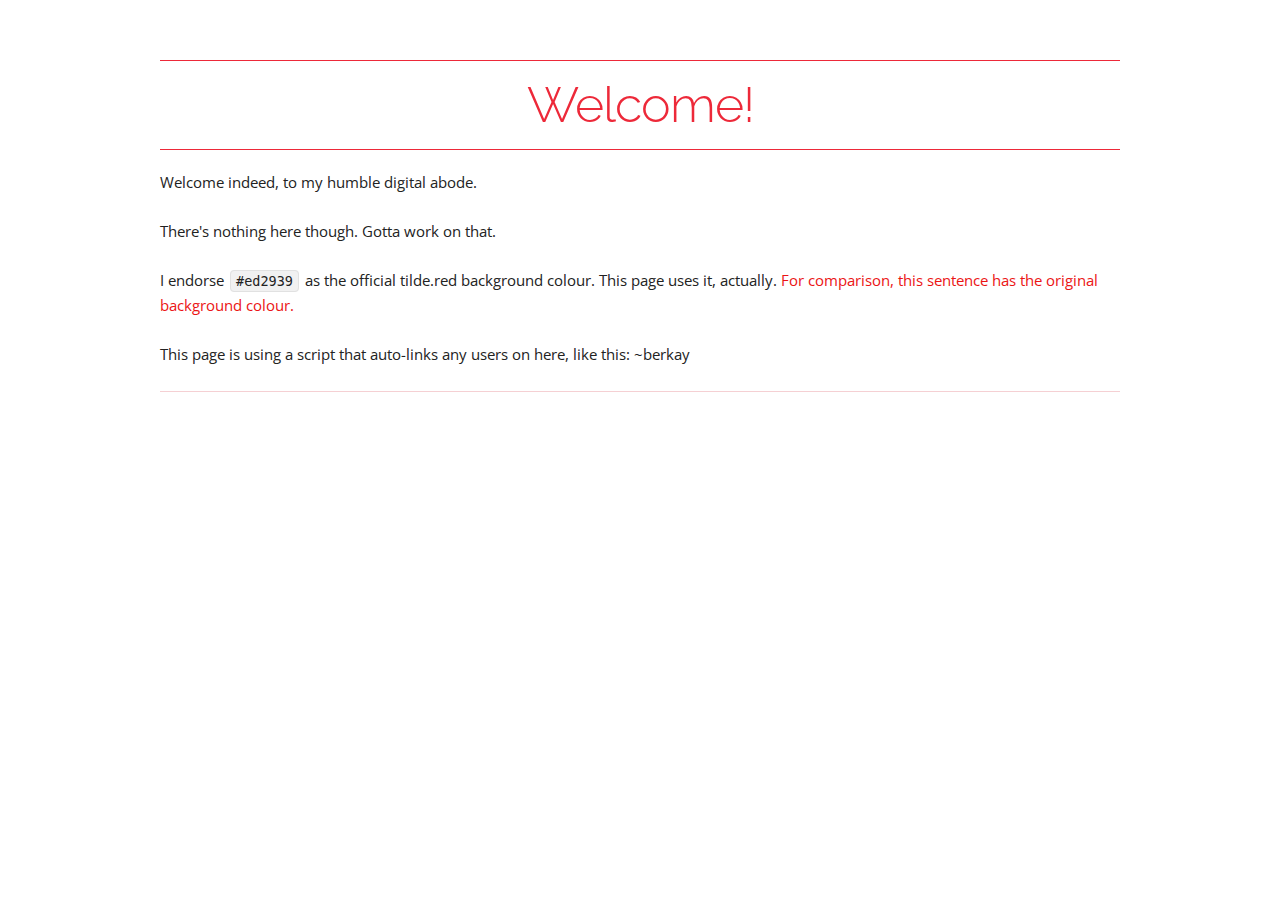
==== index.html @ ace3b645 "Add tildelink script" ====
<html>
<head>
  <!-- meta -->
  <meta charset="utf-8">
  <meta name="viewport" content="width=device-width, initial-scale=1, maximum-scale=1">

  <!-- styles -->
  <link rel="stylesheet" href="css/normalize.css">
  <link rel="stylesheet" href="css/skeleton.css">
  <link rel="stylesheet" href="css/style.css">

  <!-- scripts -->
  <script src='js/tildelink.js'></script>

  <title>~ijks</title>
</head>
<body>
<div class="container">
  <div class="row">
    <header>
      <h1 class='title'>Welcome!</h1>
    </header>
  </div>
  <div class="row">
    <section class="post">
      <p>Welcome indeed, to my humble digital abode.</p>
      <p>There's nothing here though. Gotta work on that.</p>

      <p>I endorse <code>#ed2939</code> as the official tilde.red background colour. This page uses it, actually. <span id='old-colour'>For comparison, this sentence has the original background colour.</span></p>

      <p>This page is using a script that auto-links any users on here, like this: ~berkay</p>
    </section>
  </div>
  </div>
</div>
</body>
</html>
---- css/skeleton.css ----
/*
* Skeleton V2.0
* Copyright 2014, Dave Gamache
* www.getskeleton.com
* Free to use under the MIT license.
* http://www.opensource.org/licenses/mit-license.php
* 12/9/2014
*/


/* Table of contents
––––––––––––––––––––––––––––––––––––––––––––––––––
- Grid
- Base Styles
- Typography
- Links
- Buttons
- Forms
- Lists
- Code
- Tables
- Spacing
- Utilities
- Clearing
- Media Queries
*/


/* Grid
–––––––––––––––––––––––––––––––––––––––––––––––––– */
.container {
  position: relative;
  width: 80%;
  max-width: 960px;
  margin: 0 auto;
  padding: 0; }
.container .column,
.container .columns {
  float: left;
  width: 100%;
  box-sizing: border-box; }
.row {
  margin-bottom: 2rem; }
.row .column:first-child,
.row .columns:first-child {
  margin-left: 0; }

/* For devices larger than 550px */
@media (min-width: 550px) {

  .container .column,
  .container .columns {
    margin-left: 4%; }

  .container .one.column,
  .container .one.columns          { width: 4.66666666667%; }
  .container .two.columns          { width: 13.3333333333%; }
  .container .three.columns        { width: 22%;            }
  .container .four.columns         { width: 30.6666666667%; }
  .container .five.columns         { width: 39.3333333333%; }
  .container .six.columns          { width: 48%;            }
  .container .seven.columns        { width: 56.6666666667%; }
  .container .eight.columns        { width: 65.3333333333%; }
  .container .nine.columns         { width: 74.0%;          }
  .container .ten.columns          { width: 82.6666666667%; }
  .container .eleven.columns       { width: 91.3333333333%; }
  .container .twelve.columns       { width: 100%; margin-left: 0; }

  .container .one-third.column     { width: 30.6666666667%; }
  .container .two-thirds.column    { width: 65.3333333333%; }

  .container .one-half.column      { width: 48%; }

  /* Offsets */
  .container .offset-by-one.column,
  .container .offset-by-one.columns       { margin-left: 8.66666666667%; }
  .container .offset-by-two.column        { margin-left: 17.3333333333%; }
  .container .offset-by-three.column      { margin-left: 26%;            }
  .container .offset-by-four.column       { margin-left: 34.6666666667%; }
  .container .offset-by-five.column       { margin-left: 43.3333333333%; }
  .container .offset-by-six.column        { margin-left: 52%;            }
  .container .offset-by-seven.column      { margin-left: 60.6666666667%; }
  .container .offset-by-eight.column      { margin-left: 69.3333333333%; }
  .container .offset-by-nine.column       { margin-left: 78.0%;          }
  .container .offset-by-ten.column        { margin-left: 86.6666666667%; }
  .container .offset-by-eleven.column     { margin-left: 95.3333333333%; }

  .container .offset-by-one-third.column  { margin-left: 34.6666666667%; }
  .container .offset-by-two-thirds.column { margin-left: 69.3333333333%; }

  .container .offset-by-one-half.column   { margin-left: 52%; }

}


/* Base Styles
–––––––––––––––––––––––––––––––––––––––––––––––––– */
/* NOTE
html is set to 62.5% so that all the REM measurements throughout Skeleton
are based on 10px sizing. So basically 1.5rem = 15px :) */
html {
  font-size: 62.5%; }
body {
  font-size: 1.5em; /* currently ems cause chrome bug misinterpreting rems on body element */
  line-height: 1.6;
  font-weight: 400;
  font-family: "Raleway", "HelveticaNeue", "Helvetica Neue", Helvetica, Arial, sans-serif;
  color: #222; }


/* Typography
–––––––––––––––––––––––––––––––––––––––––––––––––– */
h1, h2, h3, h4, h5, h6 {
  font-weight: 300;
  margin-top: 0;
  margin-bottom: 2rem; }
h1 { font-size: 4.0rem; line-height: 1.2;  letter-spacing: -.1rem;}
h2 { font-size: 3.6rem; line-height: 1.25; letter-spacing: -.1rem; }
h3 { font-size: 3.0rem; line-height: 1.3;  letter-spacing: -.1rem; }
h4 { font-size: 2.4rem; line-height: 1.35; letter-spacing: -.08rem; }
h5 { font-size: 1.8rem; line-height: 1.5;  letter-spacing: -.05rem; }
h6 { font-size: 1.5rem; line-height: 1.6;  letter-spacing: 0; }

/* Larger than phablet */
@media (min-width: 550px) {
  h1 { font-size: 5.0rem; }
  h2 { font-size: 4.2rem; }
  h3 { font-size: 3.6rem; }
  h4 { font-size: 3.0rem; }
  h5 { font-size: 2.4rem; }
  h6 { font-size: 1.5rem; }
}

p {
  margin-top: 0; }


/* Links
–––––––––––––––––––––––––––––––––––––––––––––––––– */
a {
  color: #1EAEDB; }
a:hover {
  color: #0FA0CE; }


/* Buttons
–––––––––––––––––––––––––––––––––––––––––––––––––– */
.button,
button,
input[type="submit"],
input[type="reset"],
input[type="button"] {
  display: inline-block;
  background-color: transparent;
  border-radius: 4px;
  color: #555;
  text-align: center;
  font-size: 11px;
  font-weight: 600;
  text-decoration: none;
  cursor: pointer;
  border: 1px solid #bbb;
  height: 38px;
  line-height: 38px;
  padding: 0 30px;
  letter-spacing: .1rem;
  text-transform: uppercase;
  white-space: nowrap;
  box-sizing: border-box; }
.button:hover,
button:hover,
input[type="submit"]:hover,
input[type="reset"]:hover,
input[type="button"]:hover,
.button:focus,
button:focus,
input[type="submit"]:focus,
input[type="reset"]:focus,
input[type="button"]:focus {
  border-color: #888;
  color: #333;
  outline: 0; }
.button.button-primary,
button.button-primary,
input[type="submit"].button-primary,
input[type="reset"].button-primary,
input[type="button"].button-primary {
  color: #FFF;
  border-color: #33C3F0;
  background-color: #33C3F0; }
.button.button-primary:hover,
button.button-primary:hover,
input[type="submit"].button-primary:hover,
input[type="reset"].button-primary:hover,
input[type="button"].button-primary:hover,
.button.button-primary:focus,
button.button-primary:focus,
input[type="submit"].button-primary:focus,
input[type="reset"].button-primary:focus,
input[type="button"].button-primary:focus {
  background-color: #1EAEDB;
  border-color: #1EAEDB;
  color: #FFF; }


/* Forms
–––––––––––––––––––––––––––––––––––––––––––––––––– */
input[type="email"],
input[type="search"],
input[type="text"],
input[type="password"],
textarea,
select {
  border: 1px solid #D1D1D1;
  height: 36px;
  padding: 6px 10px; /* The 6px vertically centers text on FF, ignored by Webkit */
  border-radius: 4px;
  box-shadow: none;
  background: #fff; }
/* Removes awkard default styles on some inputs */
input[type="email"],
input[type="search"],
input[type="text"],
textarea {
  -webkit-appearance: none;
     -moz-appearance: none;
          appearance: none;
}
textarea {
  min-height: 65px;
  padding-top: 6px;
  padding-bottom: 6px; }
input[type="email"]:focus,
input[type="search"]:focus,
input[type="text"]:focus,
input[type="password"]:focus,
textarea:focus,
select:focus {
  border: 1px solid #33C3F0;
  outline: 0; }
label,
legend {
  display: block;
  font-weight: 600;
  margin-bottom: .5rem; }
fieldset {
  border-width: 0;
  padding: 0; }
input[type="checkbox"],
input[type="radio"] {
  display: inline; }
label > .label-body {
  display: inline-block;
  font-weight: normal;
  margin-left: .5rem; }


/* Lists
–––––––––––––––––––––––––––––––––––––––––––––––––– */
ul {
  list-style: circle inside; }
ol {
  list-style: decimal inside; }
ol, ul {
  margin-top: 0;
  padding-left: 0; }
ul ul,
ul ol,
ol ol,
ol ul {
  margin: 1.5rem 0 1.5rem 3rem;
  font-size: 90%; }
li {
  margin-bottom: 1rem; }


/* Code
–––––––––––––––––––––––––––––––––––––––––––––––––– */
code {
  padding: .2rem .5rem;
  margin: 0 .2rem;
  font-size: 90%;
  background: #F1F1F1;
  border: 1px solid #E1E1E1;
  border-radius: 4px;
  white-space: nowrap; }
pre > code {
  display: block;
  padding: 1rem 1.5rem;
  white-space: pre; }


/* Tables
–––––––––––––––––––––––––––––––––––––––––––––––––– */
th,
td {
  padding: 12px 15px;
  text-align: left;
  border-bottom: 1px solid #E1E1E1; }
th:first-child,
td:first-child {
  padding-left: 0; }
th:last-child,
td:last-child {
  padding-right: 0; }


/* Spacing
–––––––––––––––––––––––––––––––––––––––––––––––––– */
button,
.button {
  margin-bottom: 1rem; }
input,
textarea,
select,
fieldset {
  margin-bottom: 1.5rem; }
pre,
blockquote,
form,
dl,
figure,
table,
p,
ul,
ol,
form {
  margin-bottom: 2.5rem; }
p {
  margin-top: 0; }



/* Utilities
–––––––––––––––––––––––––––––––––––––––––––––––––– */
.u-full-width {
  width: 100%;
  box-sizing: border-box; }
.u-max-full-width {
  max-width: 100%;
  box-sizing: border-box; }
.u-pull-right {
  float: right; }
.u-pull-left {
  float: left; }


/* Misc
–––––––––––––––––––––––––––––––––––––––––––––––––– */
hr {
  margin-top: 3rem;
  margin-bottom: 3.5rem;
  border-width: 0;
  border-top: 1px solid #E1E1E1;
}

/* Clearing
–––––––––––––––––––––––––––––––––––––––––––––––––– */

/* Self Clearing Goodness */
.container:after,
.row:after,
.u-cf {
  content: "";
  display: table;
  clear: both; }


/* Media Queries
–––––––––––––––––––––––––––––––––––––––––––––––––– */
/*
Note: The best way to structure the use of media queries is to create the queries
near the relevant code. For example, if you wanted to change the styles for buttons
on small devices, paste the mobile query code up in the buttons secion and style it
there.
*/


/* Larger than mobile */
@media (min-width: 400px) {}

/* Larger than phablet (also point when grid becomes active) */
@media (min-width: 550px) {}

/* Larger than tablet */
@media (min-width: 750px) {}

/* Larger than desktop */
@media (min-width: 1000px) {}

/* Larger than Desktop HD */
@media (min-width: 1200px) {}
---- css/style.css ----
@import url(https://fonts.googleapis.com/css?family=Open+Sans:400italic,600italic,600,400);
@import url(https://fonts.googleapis.com/css?family=Raleway:400,300,600);

p, li {
    font-family: 'Open Sans', sans-serif;
}

header {
    margin-top: 6rem;
    text-align: center;
    border-top: 1px solid;
    border-bottom: 1px solid;
    border-color: #ed2939;
    color: #ed2939;
}

header .title {
    margin: 1.4rem 0;
}

section.post {
    border-bottom: 1px solid #F5D0D3;
}

#old-colour {
    color: #eb1414;
}
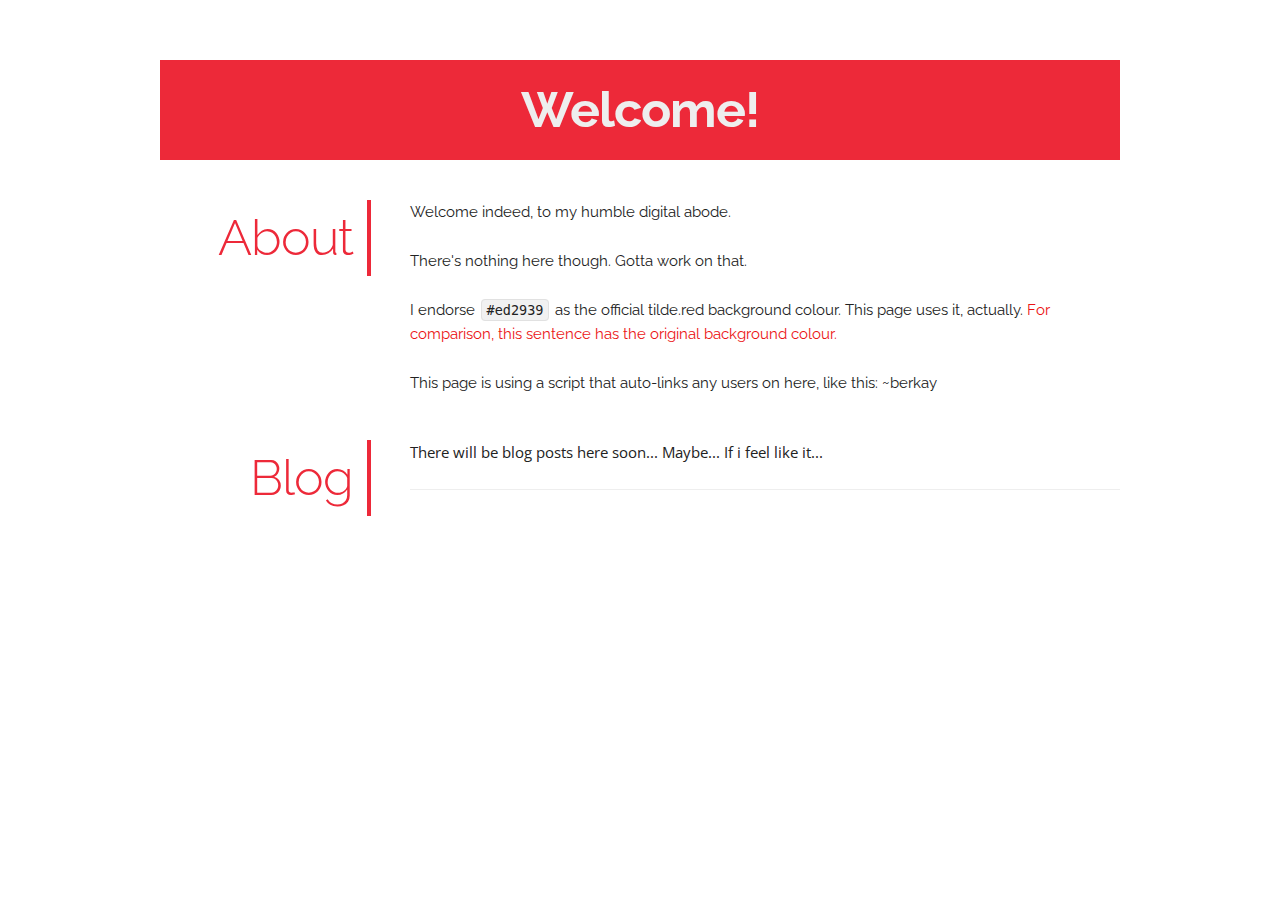
==== commit 26b604da: "CSS work + HTML restructure" ====
--- a/index.html
+++ b/index.html
@@ -22,14 +22,27 @@
     </header>
   </div>
   <div class="row">
-    <section class="post">
+    <div class="section three columns">
+      <h1>About</h1>
+    </div>
+    <div class="about nine columns">
       <p>Welcome indeed, to my humble digital abode.</p>
       <p>There's nothing here though. Gotta work on that.</p>
 
       <p>I endorse <code>#ed2939</code> as the official tilde.red background colour. This page uses it, actually. <span id='old-colour'>For comparison, this sentence has the original background colour.</span></p>
 
       <p>This page is using a script that auto-links any users on here, like this: ~berkay</p>
-    </section>
+    </div>
+  </div>
+  <div class="row">
+    <div class="section three columns">
+      <h1>Blog</h1>
+    </div>
+    <div class="blog nine columns">
+      <article class="post">
+        <p>There will be blog posts here soon... Maybe... If i feel like it...</p>
+      </article>
+    </div>
   </div>
   </div>
 </div>
--- a/css/style.css
+++ b/css/style.css
@@ -1,25 +1,36 @@
 @import url(https://fonts.googleapis.com/css?family=Open+Sans:400italic,600italic,600,400);
 @import url(https://fonts.googleapis.com/css?family=Raleway:400,300,600);
-
-p, li {
-    font-family: 'Open Sans', sans-serif;
-}
 
 header {
     margin-top: 6rem;
     text-align: center;
-    border-top: 1px solid;
+    /*border-top: 1px solid;
     border-bottom: 1px solid;
-    border-color: #ed2939;
-    color: #ed2939;
+    border-color: #ed2939;*/
+    background-color: #ed2939;
+    color: #eee;
 }
 
 header .title {
-    margin: 1.4rem 0;
+    font-weight: bold;
+    padding: 2rem 0;
 }
 
-section.post {
-    border-bottom: 1px solid #F5D0D3;
+.section{
+    border-right: 4px solid #ed2939;
+    /*background-color: #eee;*/
+    text-align: right;
+    color: #ed2939;
+    padding: 0.8rem 1.4rem;
+}
+
+.section h1 {
+    margin: 0;
+}
+
+.blog .post {
+    font-family: 'Open Sans', sans-serif;
+    border-bottom: 1px solid #eee;
 }
 
 #old-colour {
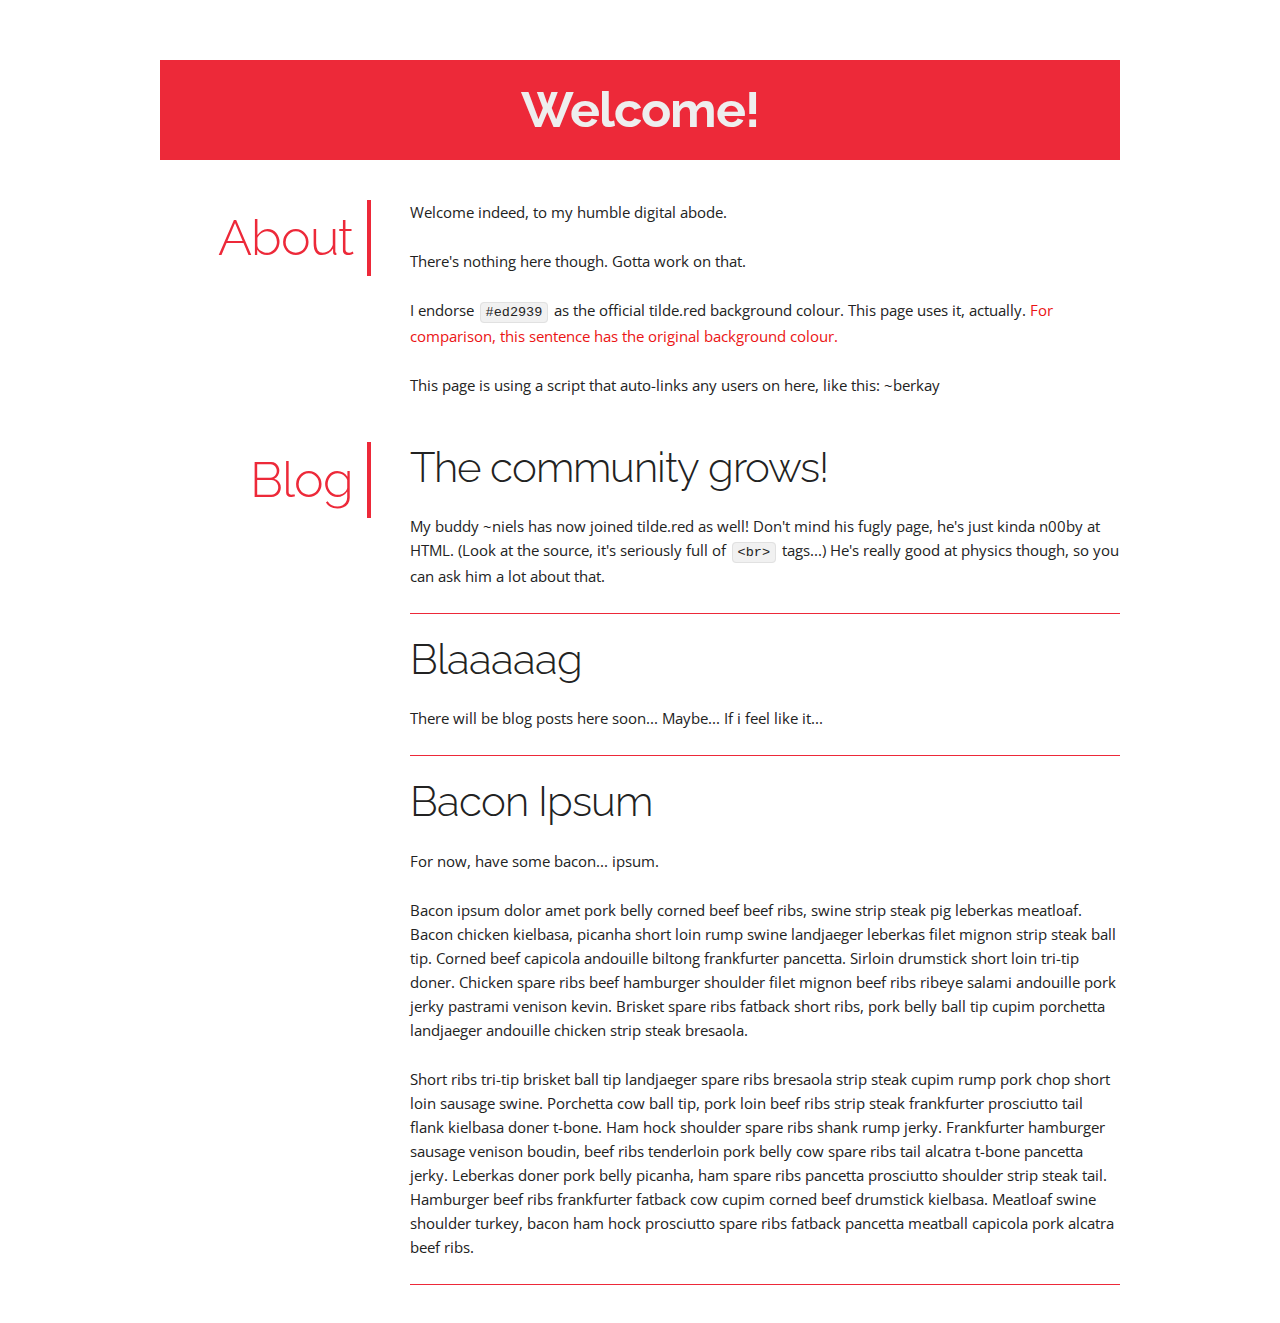
==== commit 22667057: "New blog post + some CSS" ====
--- a/index.html
+++ b/index.html
@@ -39,8 +39,19 @@
       <h1>Blog</h1>
     </div>
     <div class="blog nine columns">
-      <article class="post">
+      <article>
+        <h2>The community grows!</h2>
+        <p>My buddy ~niels has now joined tilde.red as well! Don't mind his fugly page, he's just kinda n00by at HTML. (Look at the source, it's seriously full of <code>&lt;br&gt;</code> tags...) He's really good at physics though, so you can ask him a lot about that.</p>
+      </article>
+      <article>
+        <h2>Blaaaaag</h2>
         <p>There will be blog posts here soon... Maybe... If i feel like it...</p>
+      </article>
+      <article>
+        <h2>Bacon Ipsum</h2>
+        <p>For now, have some bacon... ipsum.</p>
+        <p>Bacon ipsum dolor amet pork belly corned beef beef ribs, swine strip steak pig leberkas meatloaf. Bacon chicken kielbasa, picanha short loin rump swine landjaeger leberkas filet mignon strip steak ball tip. Corned beef capicola andouille biltong frankfurter pancetta. Sirloin drumstick short loin tri-tip doner. Chicken spare ribs beef hamburger shoulder filet mignon beef ribs ribeye salami andouille pork jerky pastrami venison kevin. Brisket spare ribs fatback short ribs, pork belly ball tip cupim porchetta landjaeger andouille chicken strip steak bresaola.</p>
+        <p>Short ribs tri-tip brisket ball tip landjaeger spare ribs bresaola strip steak cupim rump pork chop short loin sausage swine. Porchetta cow ball tip, pork loin beef ribs strip steak frankfurter prosciutto tail flank kielbasa doner t-bone. Ham hock shoulder spare ribs shank rump jerky. Frankfurter hamburger sausage venison boudin, beef ribs tenderloin pork belly cow spare ribs tail alcatra t-bone pancetta jerky. Leberkas doner pork belly picanha, ham spare ribs pancetta prosciutto shoulder strip steak tail. Hamburger beef ribs frankfurter fatback cow cupim corned beef drumstick kielbasa. Meatloaf swine shoulder turkey, bacon ham hock prosciutto spare ribs fatback pancetta meatball capicola pork alcatra beef ribs.</p>
       </article>
     </div>
   </div>
--- a/css/style.css
+++ b/css/style.css
@@ -1,5 +1,13 @@
 @import url(https://fonts.googleapis.com/css?family=Open+Sans:400italic,600italic,600,400);
 @import url(https://fonts.googleapis.com/css?family=Raleway:400,300,600);
+
+body {
+    font-family: 'Open Sans', sans-serif;
+}
+
+h1, h2, h3 {
+    font-family: 'Raleway', sans-serif;
+}
 
 header {
     margin-top: 6rem;
@@ -28,9 +36,9 @@
     margin: 0;
 }
 
-.blog .post {
-    font-family: 'Open Sans', sans-serif;
-    border-bottom: 1px solid #eee;
+.blog article {
+    border-bottom: 1px solid #ed2939;
+    margin-bottom: 2rem;
 }
 
 #old-colour {
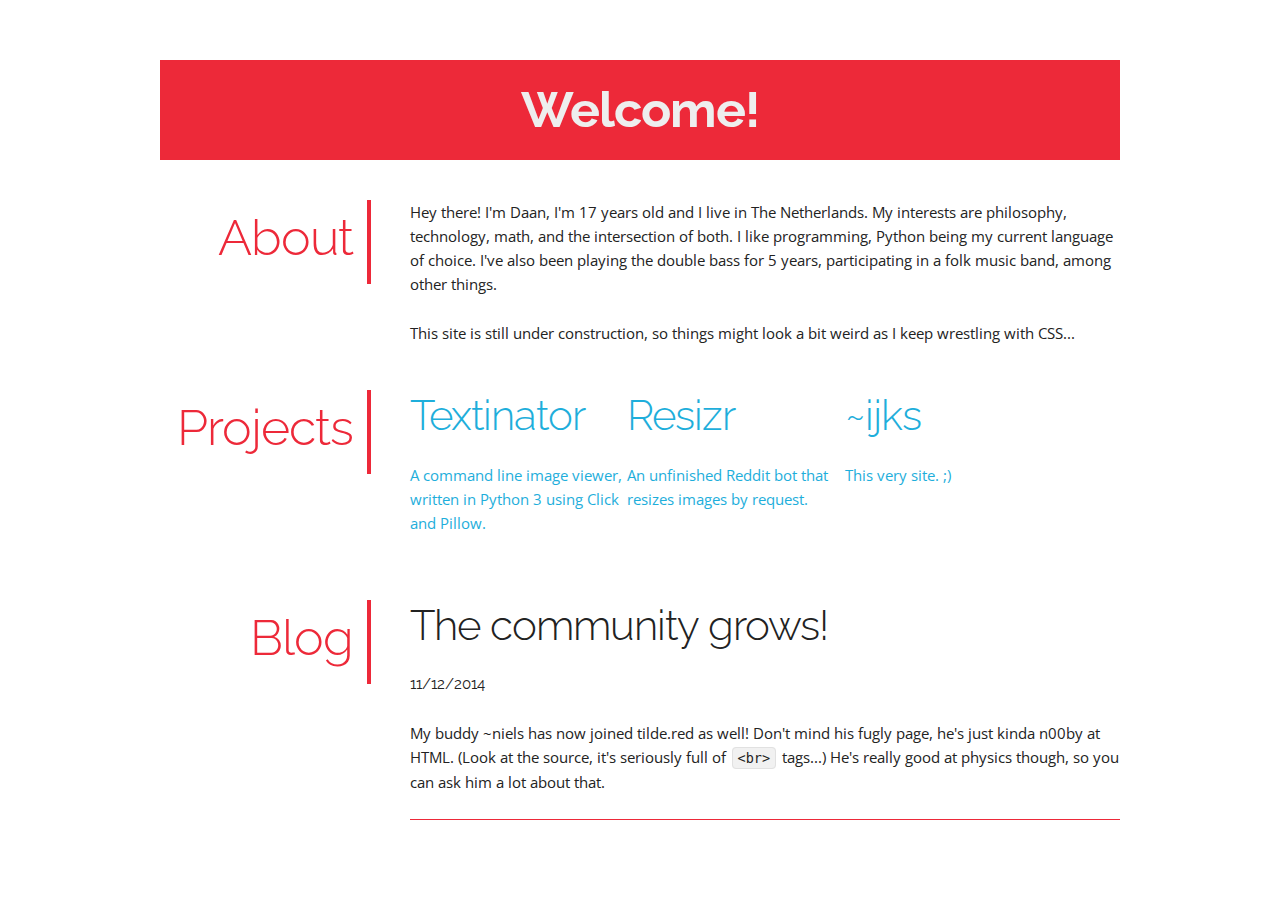
==== commit 066e3ff8: "Expand about section. More CSS hell." ====
--- a/index.html
+++ b/index.html
@@ -17,8 +17,8 @@
 <body>
 <div class="container">
   <div class="row">
-    <header>
-      <h1 class='title'>Welcome!</h1>
+    <header class='title'>
+      <h1>Welcome!</h1>
     </header>
   </div>
   <div class="row">
@@ -26,12 +26,35 @@
       <h1>About</h1>
     </div>
     <div class="about nine columns">
-      <p>Welcome indeed, to my humble digital abode.</p>
-      <p>There's nothing here though. Gotta work on that.</p>
-
-      <p>I endorse <code>#ed2939</code> as the official tilde.red background colour. This page uses it, actually. <span id='old-colour'>For comparison, this sentence has the original background colour.</span></p>
-
-      <p>This page is using a script that auto-links any users on here, like this: ~berkay</p>
+      <p>Hey there! I'm Daan, I'm 17 years old and I live in The Netherlands. My interests are philosophy, technology, math, and the intersection of both. I like programming, Python being my current language of choice. I've also been playing the double bass for 5 years, participating in a folk music band, among other things.</p>
+      <p>This site is still under construction, so things might look a bit weird as I keep wrestling with CSS...</p>
+    </div>
+  </div>
+  <div class="row">
+    <div class="section three columns">
+    <h1>Projects</h1>
+    </div>
+    <div class="projects nine columns">
+      <div class="row">
+        <a href="https://github.com/ijks/textinator">
+          <div class="four columns project">
+            <h2>Textinator</h2>
+            <p>A command line image viewer, written in Python 3 using Click and Pillow.</p>
+          </div>
+        </a>
+        <a href="https://github.com/ijks/resizr">
+          <div class="four columns project">
+            <h2>Resizr</h2>
+            <p>An unfinished Reddit bot that resizes images by request.</p>
+          </div>
+        </a>
+        <a href="https://github.com/ijks/-ijks">
+          <div class="four columns project">
+            <h2>~ijks</h2>
+            <p>This very site. ;)</p>
+          </div>
+        </a>
+      </div>
     </div>
   </div>
   <div class="row">
@@ -40,18 +63,11 @@
     </div>
     <div class="blog nine columns">
       <article>
-        <h2>The community grows!</h2>
+        <header>
+          <h2>The community grows!</h2>
+          <p>11/12/2014</p>
+        </header>
         <p>My buddy ~niels has now joined tilde.red as well! Don't mind his fugly page, he's just kinda n00by at HTML. (Look at the source, it's seriously full of <code>&lt;br&gt;</code> tags...) He's really good at physics though, so you can ask him a lot about that.</p>
-      </article>
-      <article>
-        <h2>Blaaaaag</h2>
-        <p>There will be blog posts here soon... Maybe... If i feel like it...</p>
-      </article>
-      <article>
-        <h2>Bacon Ipsum</h2>
-        <p>For now, have some bacon... ipsum.</p>
-        <p>Bacon ipsum dolor amet pork belly corned beef beef ribs, swine strip steak pig leberkas meatloaf. Bacon chicken kielbasa, picanha short loin rump swine landjaeger leberkas filet mignon strip steak ball tip. Corned beef capicola andouille biltong frankfurter pancetta. Sirloin drumstick short loin tri-tip doner. Chicken spare ribs beef hamburger shoulder filet mignon beef ribs ribeye salami andouille pork jerky pastrami venison kevin. Brisket spare ribs fatback short ribs, pork belly ball tip cupim porchetta landjaeger andouille chicken strip steak bresaola.</p>
-        <p>Short ribs tri-tip brisket ball tip landjaeger spare ribs bresaola strip steak cupim rump pork chop short loin sausage swine. Porchetta cow ball tip, pork loin beef ribs strip steak frankfurter prosciutto tail flank kielbasa doner t-bone. Ham hock shoulder spare ribs shank rump jerky. Frankfurter hamburger sausage venison boudin, beef ribs tenderloin pork belly cow spare ribs tail alcatra t-bone pancetta jerky. Leberkas doner pork belly picanha, ham spare ribs pancetta prosciutto shoulder strip steak tail. Hamburger beef ribs frankfurter fatback cow cupim corned beef drumstick kielbasa. Meatloaf swine shoulder turkey, bacon ham hock prosciutto spare ribs fatback pancetta meatball capicola pork alcatra beef ribs.</p>
       </article>
     </div>
   </div>
--- a/css/style.css
+++ b/css/style.css
@@ -1,15 +1,16 @@
 @import url(https://fonts.googleapis.com/css?family=Open+Sans:400italic,600italic,600,400);
 @import url(https://fonts.googleapis.com/css?family=Raleway:400,300,600);
 
+/* Mobile first queries */
 body {
     font-family: 'Open Sans', sans-serif;
 }
 
-h1, h2, h3 {
+header, h1, h2, h3 {
     font-family: 'Raleway', sans-serif;
 }
 
-header {
+header.title {
     margin-top: 6rem;
     text-align: center;
     /*border-top: 1px solid;
@@ -19,21 +20,20 @@
     color: #eee;
 }
 
-header .title {
+header.title h1 {
     font-weight: bold;
     padding: 2rem 0;
 }
 
-.section{
-    border-right: 4px solid #ed2939;
+.section {
     /*background-color: #eee;*/
-    text-align: right;
     color: #ed2939;
-    padding: 0.8rem 1.4rem;
+    margin-bottom: 1.2rem;
+    border-bottom: 4px solid #ed2939;
 }
 
-.section h1 {
-    margin: 0;
+.blog header {
+
 }
 
 .blog article {
@@ -44,3 +44,33 @@
 #old-colour {
     color: #eb1414;
 }
+
+/* Larger than mobile */
+@media (min-width: 400px) {
+}
+
+/* Larger than phablet */
+@media (min-width: 550px) {
+    .section {
+        padding: 0.8rem 1.4rem;
+        border-bottom-width: 0;
+        border-right: 4px solid #ed2939;
+        text-align: right;
+    }
+
+    .section h1 {
+        margin: 0rem;
+        margin-bottom: 0.8rem;
+    }
+}
+
+/* Larger than tablet */
+@media (min-width: 750px) {
+}
+
+/* Larger than desktop */
+@media (min-width: 1000px) {
+}
+
+/* Larger than Desktop HD */
+@media (min-width: 1200px) {}
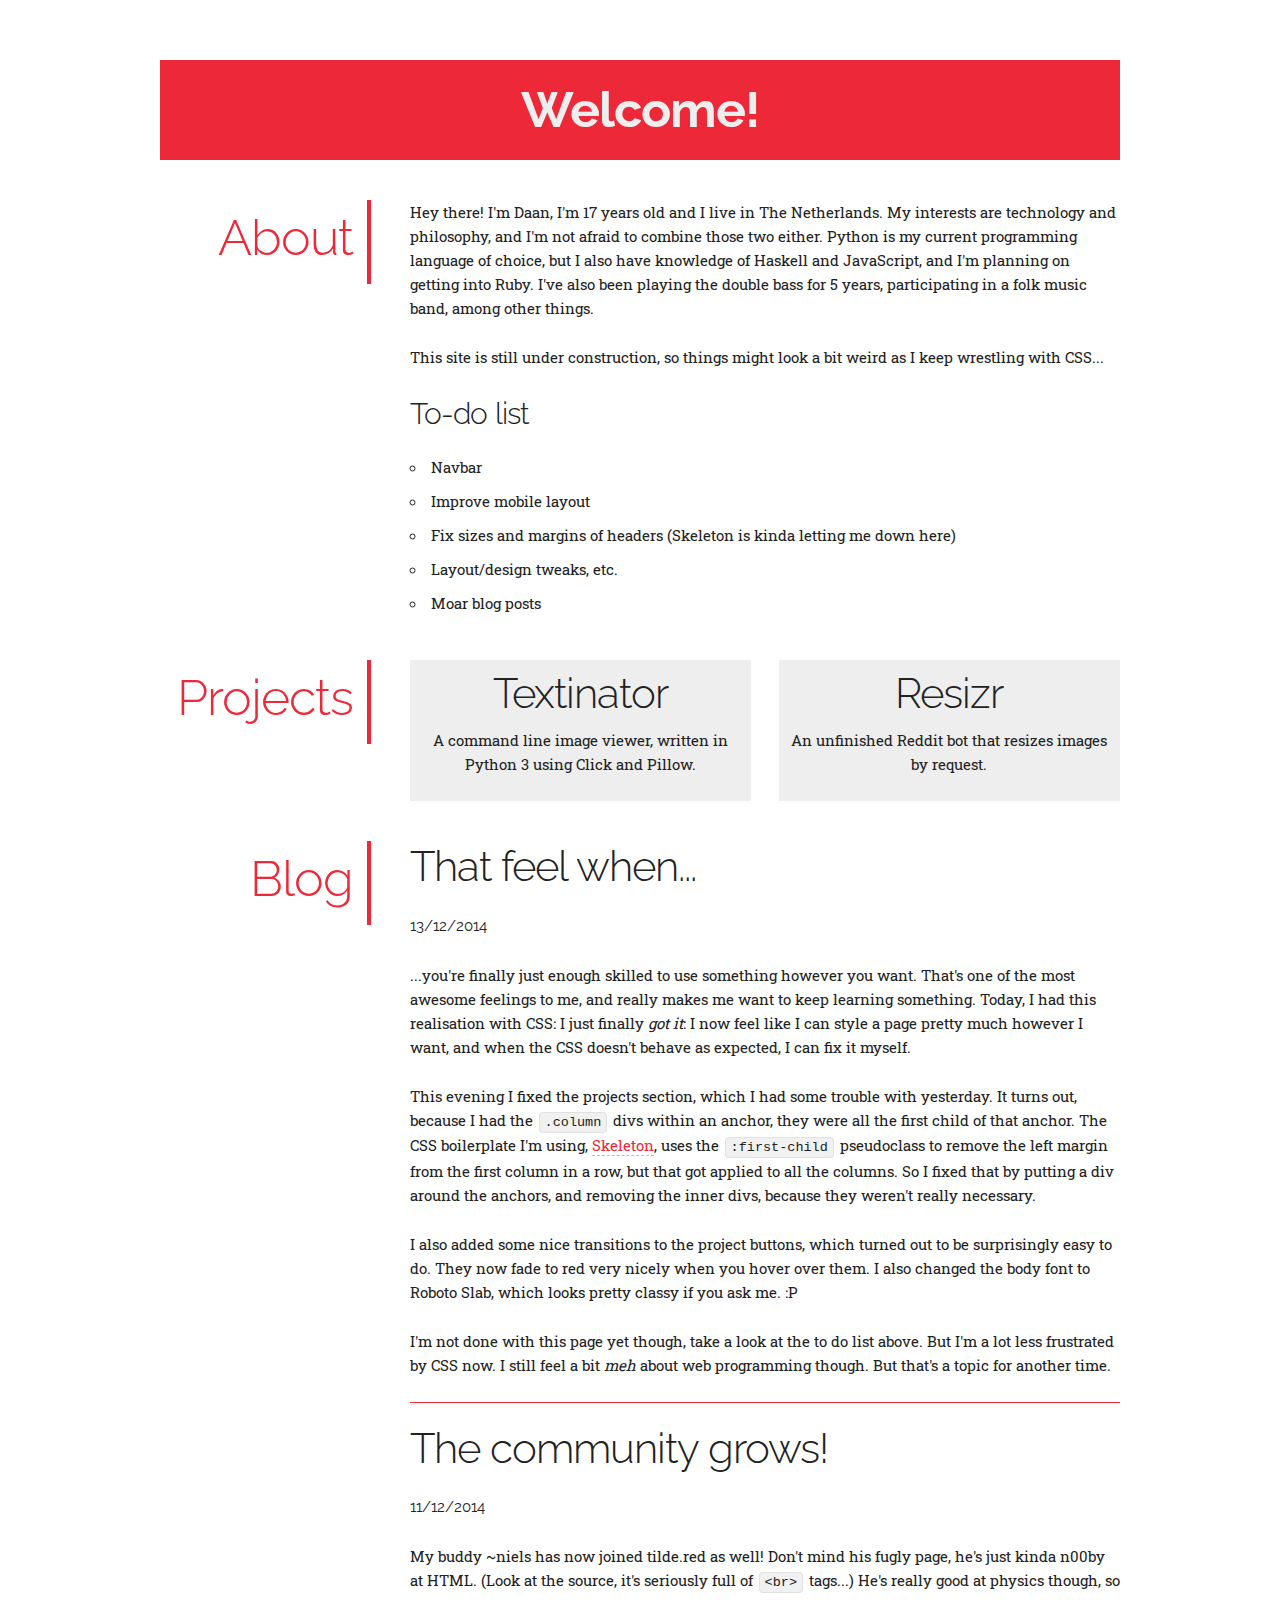
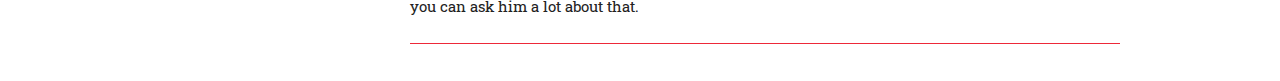
==== commit f69e4af8: "More CSS work; new blog post" ====
--- a/index.html
+++ b/index.html
@@ -2,7 +2,7 @@
 <head>
   <!-- meta -->
   <meta charset="utf-8">
-  <meta name="viewport" content="width=device-width, initial-scale=1, maximum-scale=1">
+  <meta name="viewport" content="width=device-width, initial-scale=1">
 
   <!-- styles -->
   <link rel="stylesheet" href="css/normalize.css">
@@ -26,8 +26,16 @@
       <h1>About</h1>
     </div>
     <div class="about nine columns">
-      <p>Hey there! I'm Daan, I'm 17 years old and I live in The Netherlands. My interests are philosophy, technology, math, and the intersection of both. I like programming, Python being my current language of choice. I've also been playing the double bass for 5 years, participating in a folk music band, among other things.</p>
+      <p>Hey there! I'm Daan, I'm 17 years old and I live in The Netherlands. My interests are technology and philosophy, and I'm not afraid to combine those two either. Python is my current programming language of choice, but I also have knowledge of Haskell and JavaScript, and I'm planning on getting into Ruby. I've also been playing the double bass for 5 years, participating in a folk music band, among other things.</p>
       <p>This site is still under construction, so things might look a bit weird as I keep wrestling with CSS...</p>
+      <h4>To-do list</h4>
+      <ul>
+        <li>Navbar</li>
+        <li>Improve mobile layout</li>
+        <li>Fix sizes and margins of headers (Skeleton is kinda letting me down here)</li>
+        <li>Layout/design tweaks, etc.</li>
+        <li>Moar blog posts</li>
+      </ul>
     </div>
   </div>
   <div class="row">
@@ -36,24 +44,18 @@
     </div>
     <div class="projects nine columns">
       <div class="row">
-        <a href="https://github.com/ijks/textinator">
-          <div class="four columns project">
+        <div class="six columns">
+          <a href="https://github.com/ijks/textinator">
             <h2>Textinator</h2>
             <p>A command line image viewer, written in Python 3 using Click and Pillow.</p>
-          </div>
-        </a>
-        <a href="https://github.com/ijks/resizr">
-          <div class="four columns project">
+          </a>
+        </div>
+        <div class="six columns">
+          <a href="https://github.com/ijks/resizr">
             <h2>Resizr</h2>
             <p>An unfinished Reddit bot that resizes images by request.</p>
-          </div>
-        </a>
-        <a href="https://github.com/ijks/-ijks">
-          <div class="four columns project">
-            <h2>~ijks</h2>
-            <p>This very site. ;)</p>
-          </div>
-        </a>
+          </a>
+        </div>
       </div>
     </div>
   </div>
@@ -62,6 +64,16 @@
       <h1>Blog</h1>
     </div>
     <div class="blog nine columns">
+      <article>
+        <header>
+          <h2>That feel when...</h2>
+          <p>13/12/2014</p>
+        </header>
+        <p>...you're finally just enough skilled to use something however you want. That's one of the most awesome feelings to me, and really makes me want to keep learning something. Today, I had this realisation with CSS: I just finally <em>got it</em>: I now feel like I can style a page pretty much however I want, and when the CSS doesn't behave as expected, I can fix it myself.</p>
+        <p>This evening I fixed the projects section, which I had some trouble with yesterday. It turns out, because I had the <code>.column</code> divs within an anchor, they were all the first child of that anchor. The CSS boilerplate I'm using, <a href="https://www.getskeleton.com">Skeleton</a>, uses the <code>:first-child</code> pseudoclass to remove the left margin from the first column in a row, but that got applied to all the columns. So I fixed that by putting a div around the anchors, and removing the inner divs, because they weren't really necessary.</p>
+        <p>I also added some nice transitions to the project buttons, which turned out to be surprisingly easy to do. They now fade to red very nicely when you hover over them. I also changed the body font to Roboto Slab, which looks pretty classy if you ask me. :P</p>
+        <p>I'm not done with this page yet though, take a look at the to do list above. But I'm a lot less frustrated by CSS now. I still feel a bit <em>meh</em> about web programming though. But that's a topic for another time.</p>
+      </article>
       <article>
         <header>
           <h2>The community grows!</h2>
--- a/css/style.css
+++ b/css/style.css
@@ -1,13 +1,29 @@
-@import url(https://fonts.googleapis.com/css?family=Open+Sans:400italic,600italic,600,400);
 @import url(https://fonts.googleapis.com/css?family=Raleway:400,300,600);
+@import url(https://fonts.googleapis.com/css?family=Roboto+Slab:400,700);
 
 /* Mobile first queries */
 body {
-    font-family: 'Open Sans', sans-serif;
+    font-family: 'Roboto Slab', serif;
 }
 
-header, h1, h2, h3 {
+header, h1, h2, h3, h4, h5 {
     font-family: 'Raleway', sans-serif;
+}
+
+a {
+    text-decoration: none;
+    color: #ed2939;
+    border-bottom: 1px dashed #bbb;
+}
+
+a:hover {
+    color: #ed2939;
+    border-bottom: 1px solid #ed2939;
+}
+
+a:active {
+    color: #bbb;
+    border-color: #bbb;
 }
 
 header.title {
@@ -30,6 +46,36 @@
     color: #ed2939;
     margin-bottom: 1.2rem;
     border-bottom: 4px solid #ed2939;
+}
+
+.projects .columns {
+    padding: 0.8rem;
+
+    text-align: center;
+    background-color: #eee;
+    color: #222;
+
+    transition: all 0.2s;
+}
+
+.projects .columns:hover {
+    background-color: #ed2939;
+    color: #eee;
+}
+
+.projects .columns:active {
+    background-color: #fff;
+    color: #ed2939;
+    transition: all 100ms;
+}
+
+.projects .columns > a {
+    color: inherit;
+    text-decoration: none;
+}
+
+.projects h2 {
+    margin-bottom: 0.8rem;
 }
 
 .blog header {
@@ -62,6 +108,17 @@
         margin: 0rem;
         margin-bottom: 0.8rem;
     }
+
+    .projects .row {
+        overflow: hidden; /* see below */
+    }
+
+    .projects .columns {
+        /* "one true layout" hack, see:
+        http://css-tricks.com/fluid-width-equal-height-columns/ */
+        margin-bottom: -500rem;
+        padding-bottom: 500rem;
+    }
 }
 
 /* Larger than tablet */
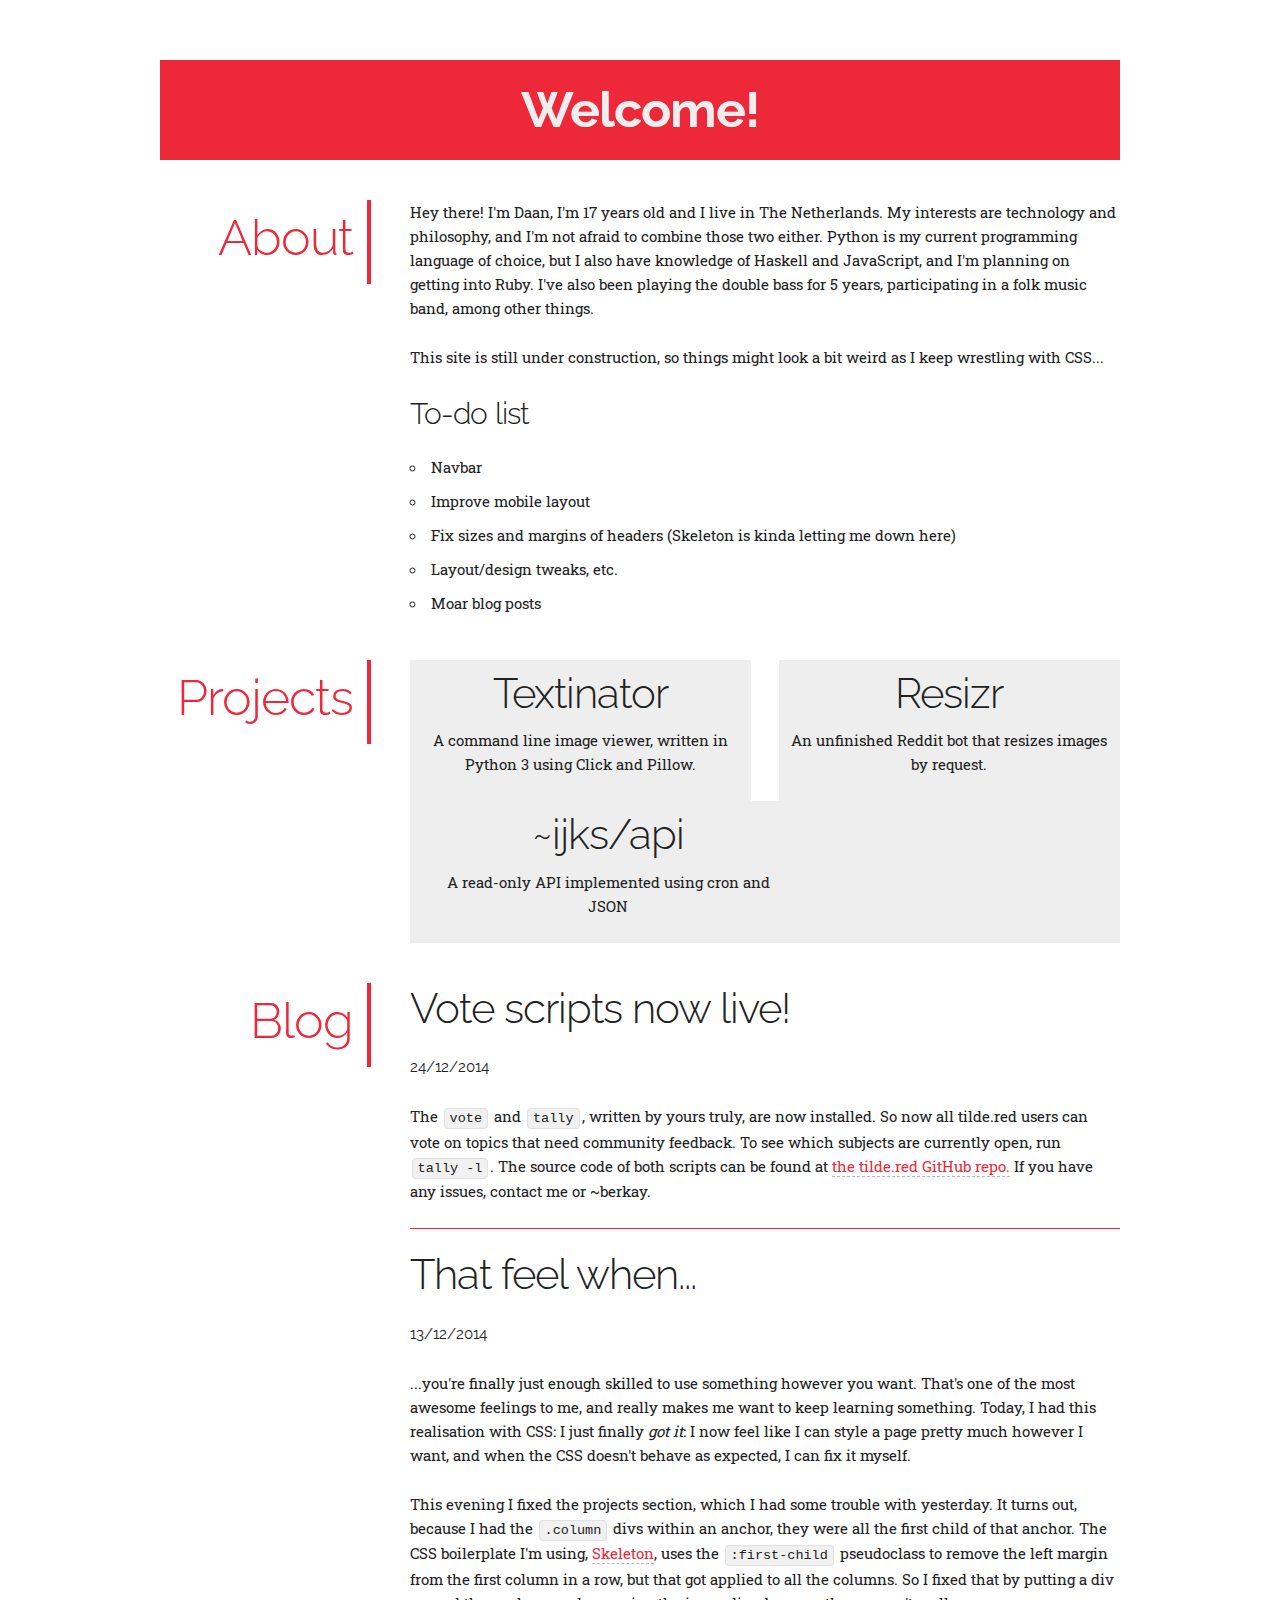
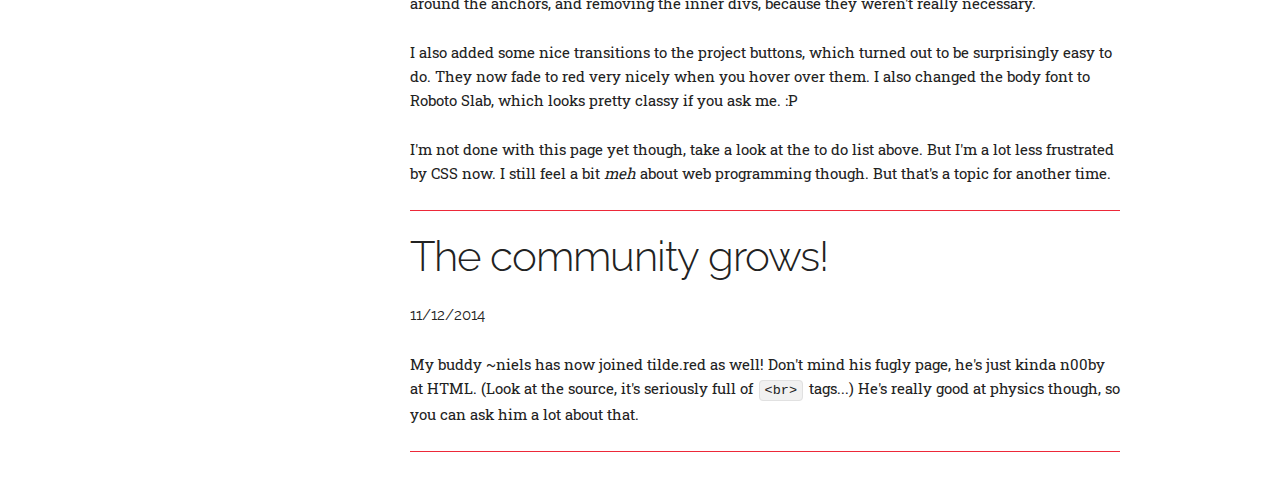
==== commit 9c190c41: "Add blog post on vote/tally. Add API link" ====
--- a/index.html
+++ b/index.html
@@ -10,6 +10,7 @@
   <link rel="stylesheet" href="css/style.css">
 
   <!-- scripts -->
+  <script src="js/lib/jquery.min.js"></script>
   <script src='js/tildelink.js'></script>
 
   <title>~ijks</title>
@@ -56,6 +57,12 @@
             <p>An unfinished Reddit bot that resizes images by request.</p>
           </a>
         </div>
+        <div class="six columns">
+          <a href="api.html">
+            <h2>~ijks/api</h2>
+            <p>A read-only API implemented using cron and JSON</p>
+          </a>
+        </div>
       </div>
     </div>
   </div>
@@ -64,6 +71,13 @@
       <h1>Blog</h1>
     </div>
     <div class="blog nine columns">
+      <article>
+        <header>
+          <h2>Vote scripts now live!</h2>
+          <p>24/12/2014</p>
+        </header>
+        <p>The <code>vote</code> and <code>tally</code>, written by yours truly, are now installed. So now all tilde.red users can vote on topics that need community feedback. To see which subjects are currently open, run <code>tally -l</code>. The source code of both scripts can be found at <a href="https://github.com/tildered/tilde.red/tree/master/scripts/vote">the tilde.red GitHub repo.</a> If you have any issues, contact me or ~berkay.</p>
+      </article>
       <article>
         <header>
           <h2>That feel when...</h2>
--- a/css/style.css
+++ b/css/style.css
@@ -6,7 +6,7 @@
     font-family: 'Roboto Slab', serif;
 }
 
-header, h1, h2, h3, h4, h5 {
+header, h1, h2, h3, h4, h5, h6 {
     font-family: 'Raleway', sans-serif;
 }
 
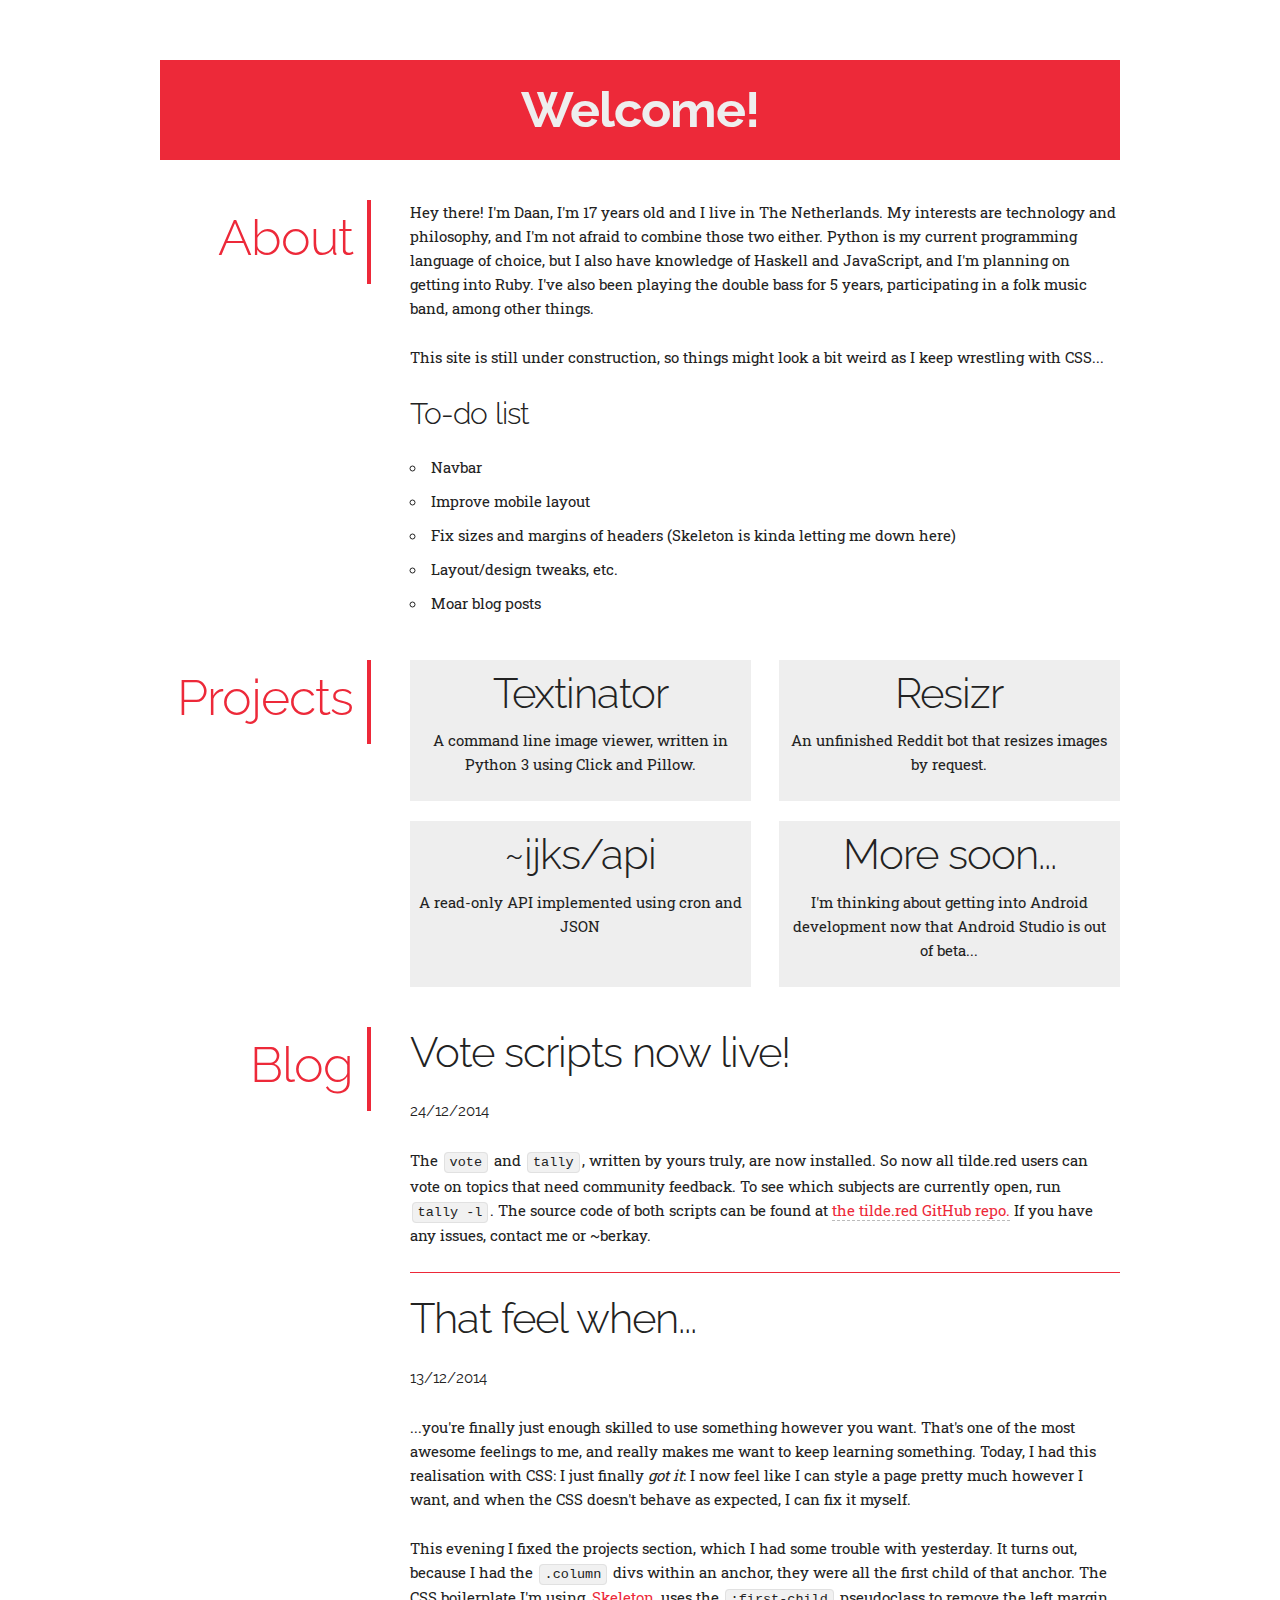
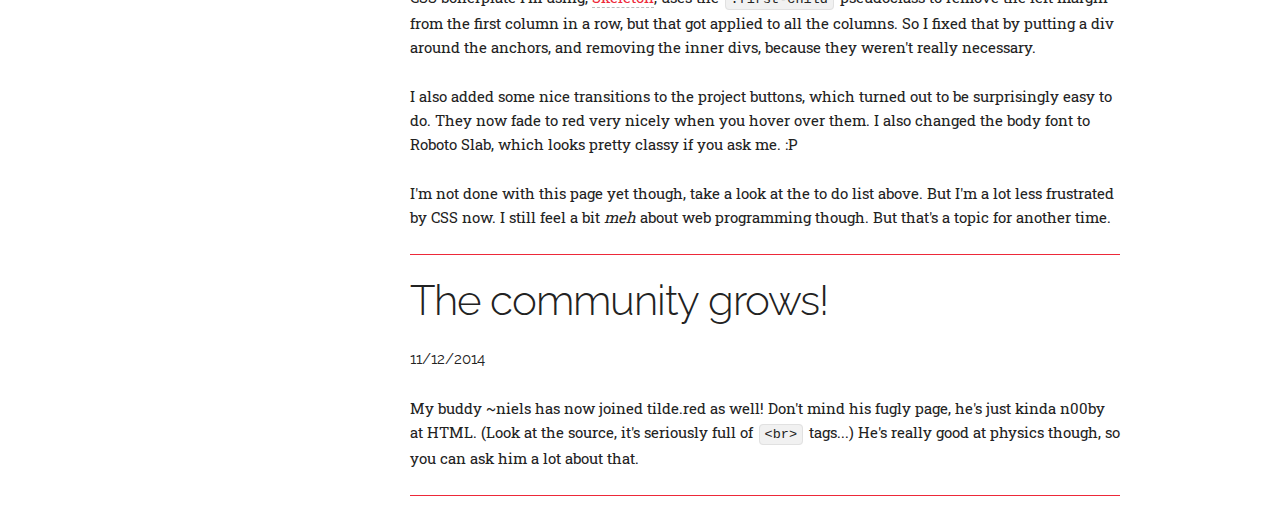
==== commit 55758957: "HTML restructure, fix projects section" ====
--- a/index.html
+++ b/index.html
@@ -22,11 +22,11 @@
       <h1>Welcome!</h1>
     </header>
   </div>
-  <div class="row">
-    <div class="section three columns">
+  <div class="row" id="about">
+    <div class="section-header three columns">
       <h1>About</h1>
     </div>
-    <div class="about nine columns">
+    <div class="content nine columns">
       <p>Hey there! I'm Daan, I'm 17 years old and I live in The Netherlands. My interests are technology and philosophy, and I'm not afraid to combine those two either. Python is my current programming language of choice, but I also have knowledge of Haskell and JavaScript, and I'm planning on getting into Ruby. I've also been playing the double bass for 5 years, participating in a folk music band, among other things.</p>
       <p>This site is still under construction, so things might look a bit weird as I keep wrestling with CSS...</p>
       <h4>To-do list</h4>
@@ -39,11 +39,11 @@
       </ul>
     </div>
   </div>
-  <div class="row">
-    <div class="section three columns">
+  <div class="row" id="projects">
+    <div class="section-header three columns">
     <h1>Projects</h1>
     </div>
-    <div class="projects nine columns">
+    <div class="content nine columns">
       <div class="row">
         <div class="six columns">
           <a href="https://github.com/ijks/textinator">
@@ -57,20 +57,28 @@
             <p>An unfinished Reddit bot that resizes images by request.</p>
           </a>
         </div>
+      </div>
+      <div class="row">
         <div class="six columns">
           <a href="api.html">
             <h2>~ijks/api</h2>
             <p>A read-only API implemented using cron and JSON</p>
           </a>
         </div>
+        <div class="six columns">
+          <a href="#projects">
+          <h2>More soon...</h2>
+            <p>I'm thinking about getting into Android development now that Android Studio is out of beta...</p>
+          </a>
+        </div>
       </div>
     </div>
   </div>
-  <div class="row">
-    <div class="section three columns">
+  <div class="row" id="blog">
+    <div class="section-header three columns">
       <h1>Blog</h1>
     </div>
-    <div class="blog nine columns">
+    <div class="content nine columns">
       <article>
         <header>
           <h2>Vote scripts now live!</h2>
--- a/css/style.css
+++ b/css/style.css
@@ -41,14 +41,14 @@
     padding: 2rem 0;
 }
 
-.section {
+.section-header {
     /*background-color: #eee;*/
     color: #ed2939;
     margin-bottom: 1.2rem;
     border-bottom: 4px solid #ed2939;
 }
 
-.projects .columns {
+#projects .content .columns {
     padding: 0.8rem;
 
     text-align: center;
@@ -58,31 +58,31 @@
     transition: all 0.2s;
 }
 
-.projects .columns:hover {
+#projects .content .columns:hover {
     background-color: #ed2939;
     color: #eee;
 }
 
-.projects .columns:active {
+#projects .content .columns:active {
     background-color: #fff;
     color: #ed2939;
     transition: all 100ms;
 }
 
-.projects .columns > a {
+#projects .content .columns > a {
     color: inherit;
     text-decoration: none;
 }
 
-.projects h2 {
+#projects .content h2 {
     margin-bottom: 0.8rem;
 }
 
-.blog header {
+#blog header {
 
 }
 
-.blog article {
+#blog article {
     border-bottom: 1px solid #ed2939;
     margin-bottom: 2rem;
 }
@@ -97,23 +97,23 @@
 
 /* Larger than phablet */
 @media (min-width: 550px) {
-    .section {
+    .section-header {
         padding: 0.8rem 1.4rem;
         border-bottom-width: 0;
         border-right: 4px solid #ed2939;
         text-align: right;
     }
 
-    .section h1 {
+    .section-header h1 {
         margin: 0rem;
         margin-bottom: 0.8rem;
     }
 
-    .projects .row {
+    #projects .content .row {
         overflow: hidden; /* see below */
     }
 
-    .projects .columns {
+    #projects .content .columns {
         /* "one true layout" hack, see:
         http://css-tricks.com/fluid-width-equal-height-columns/ */
         margin-bottom: -500rem;
